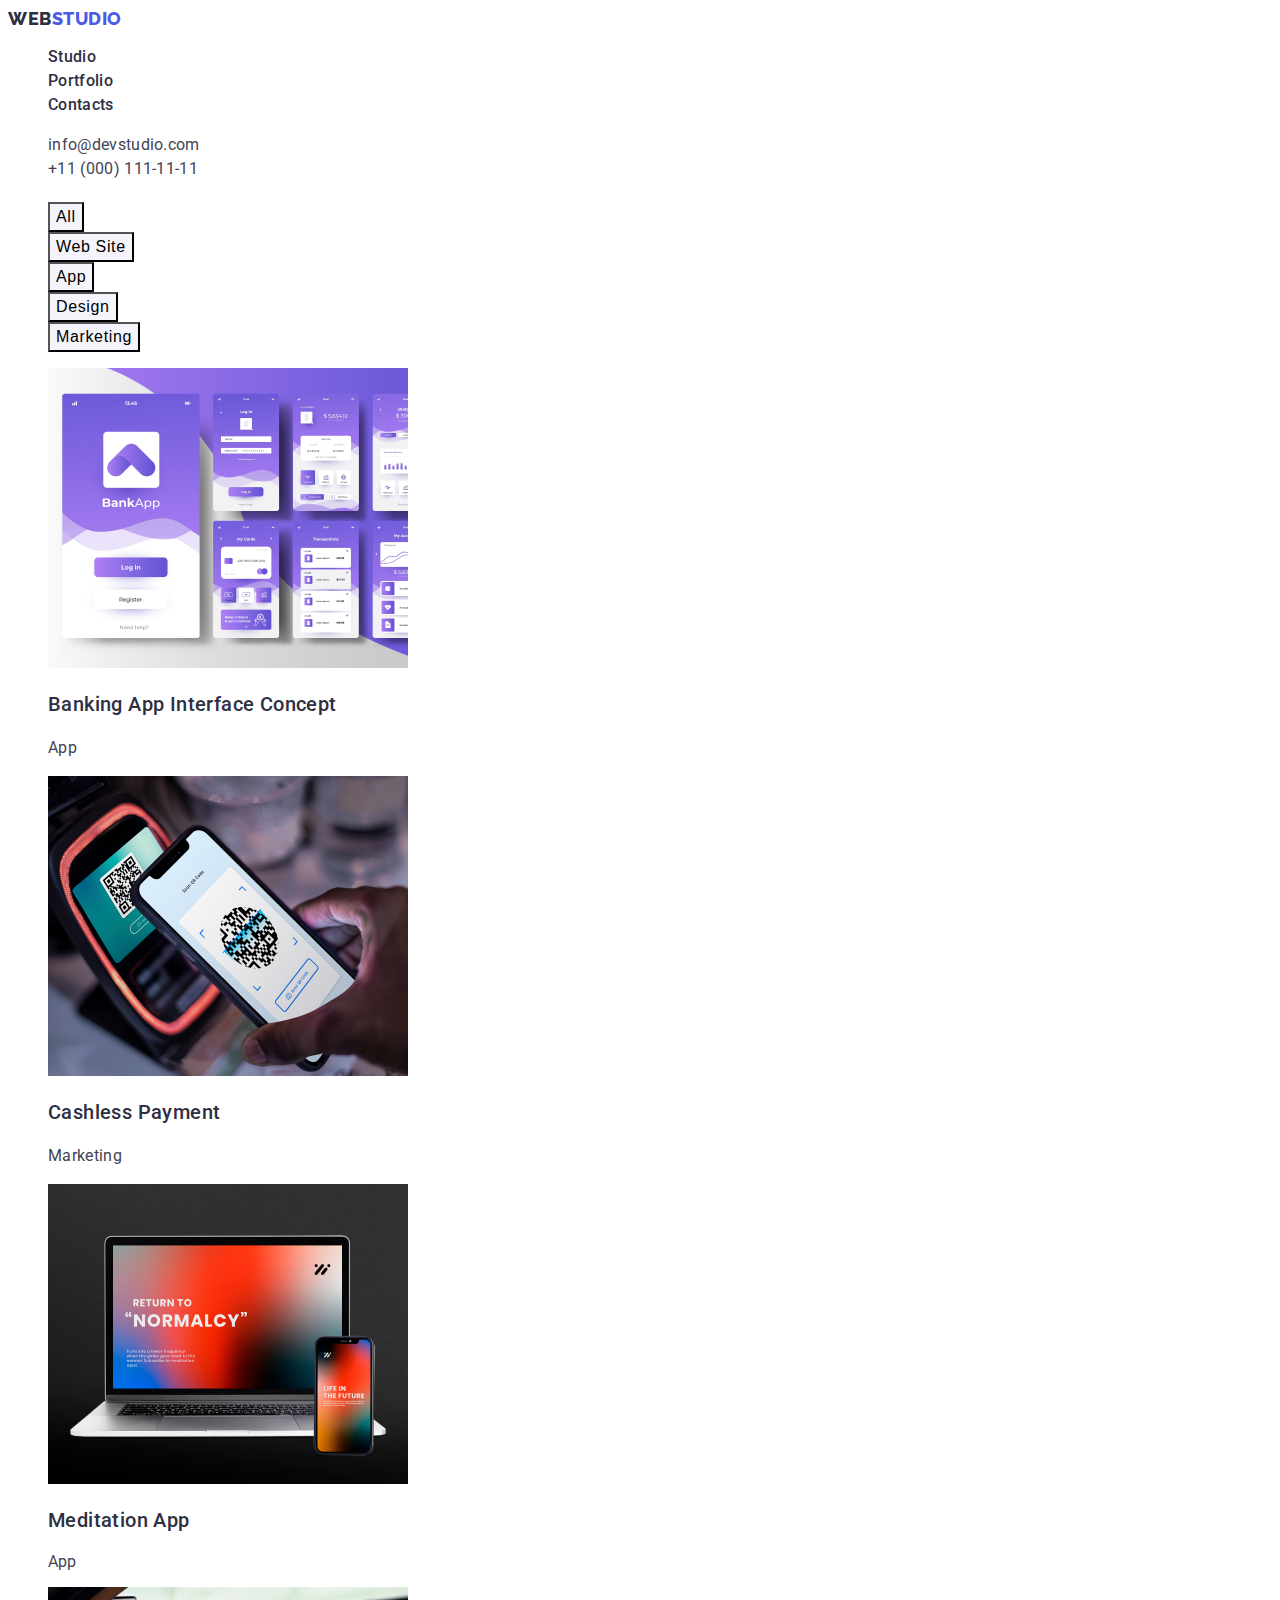
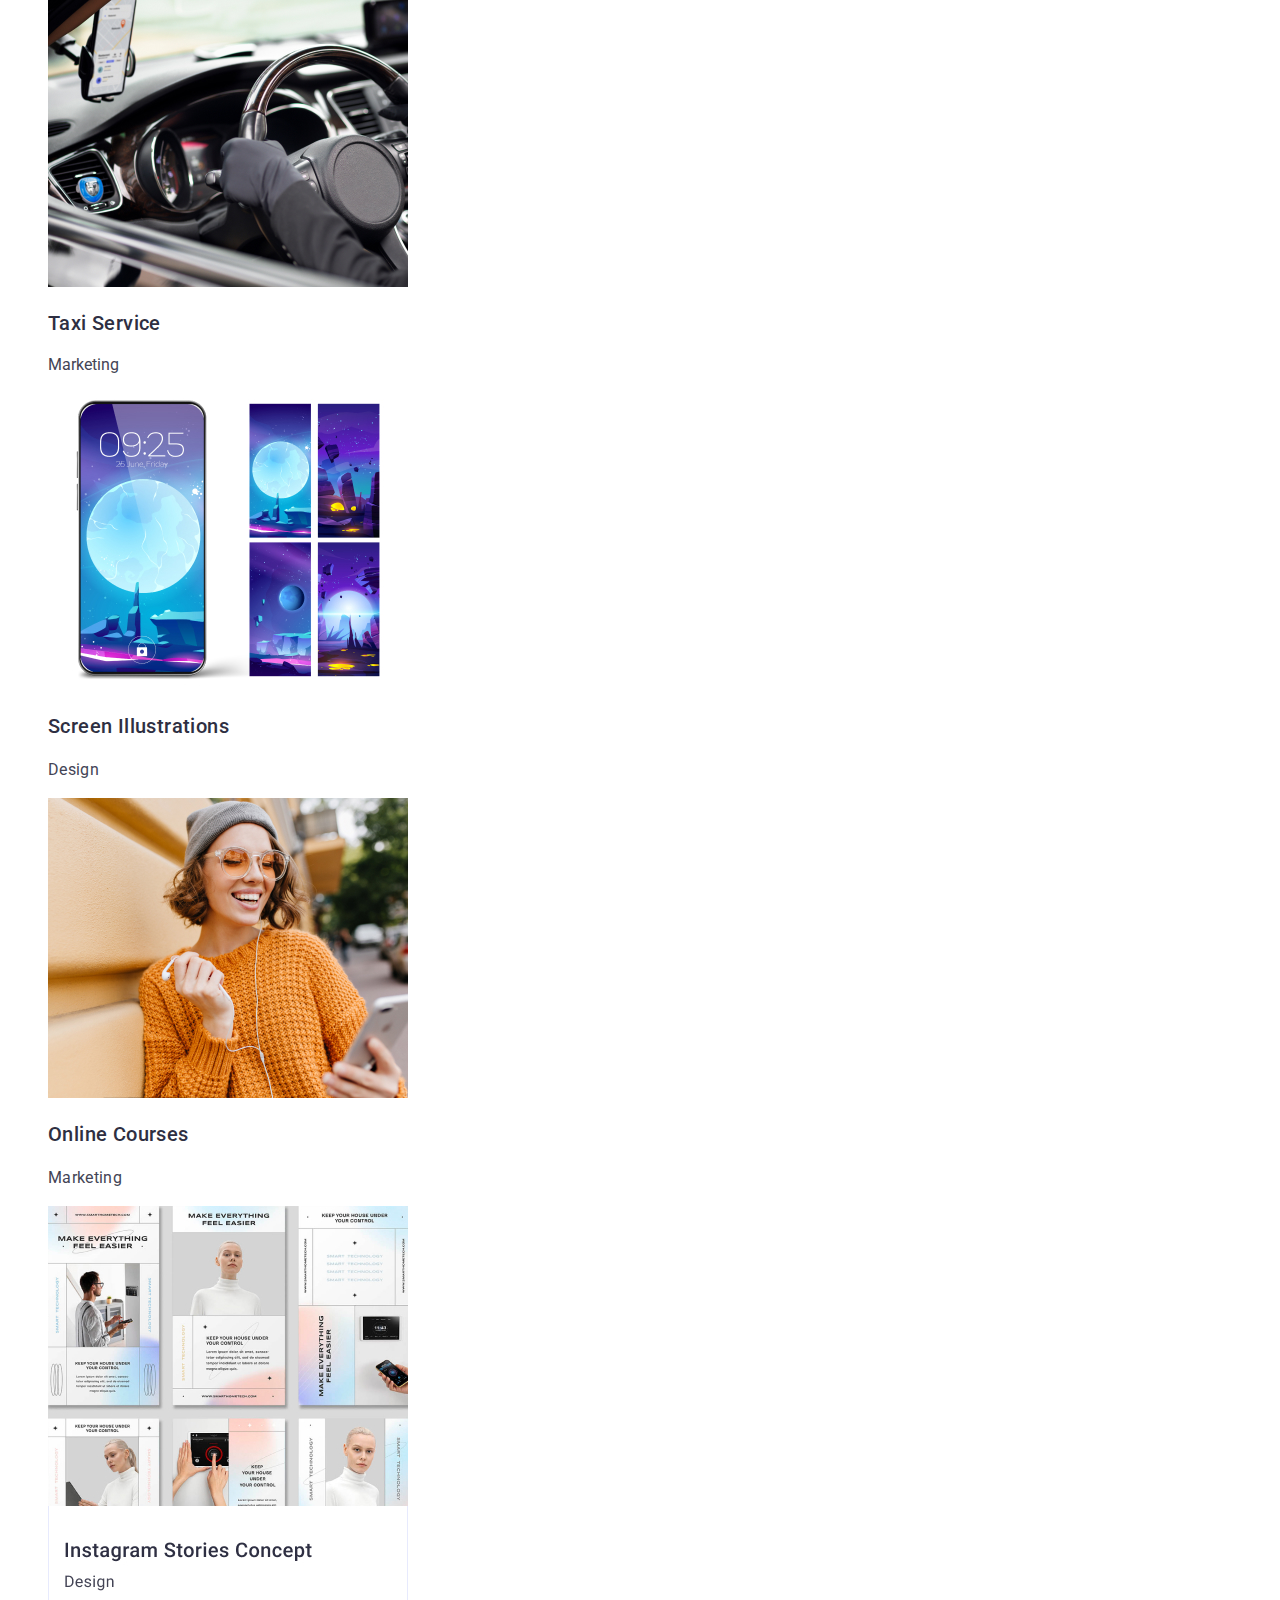
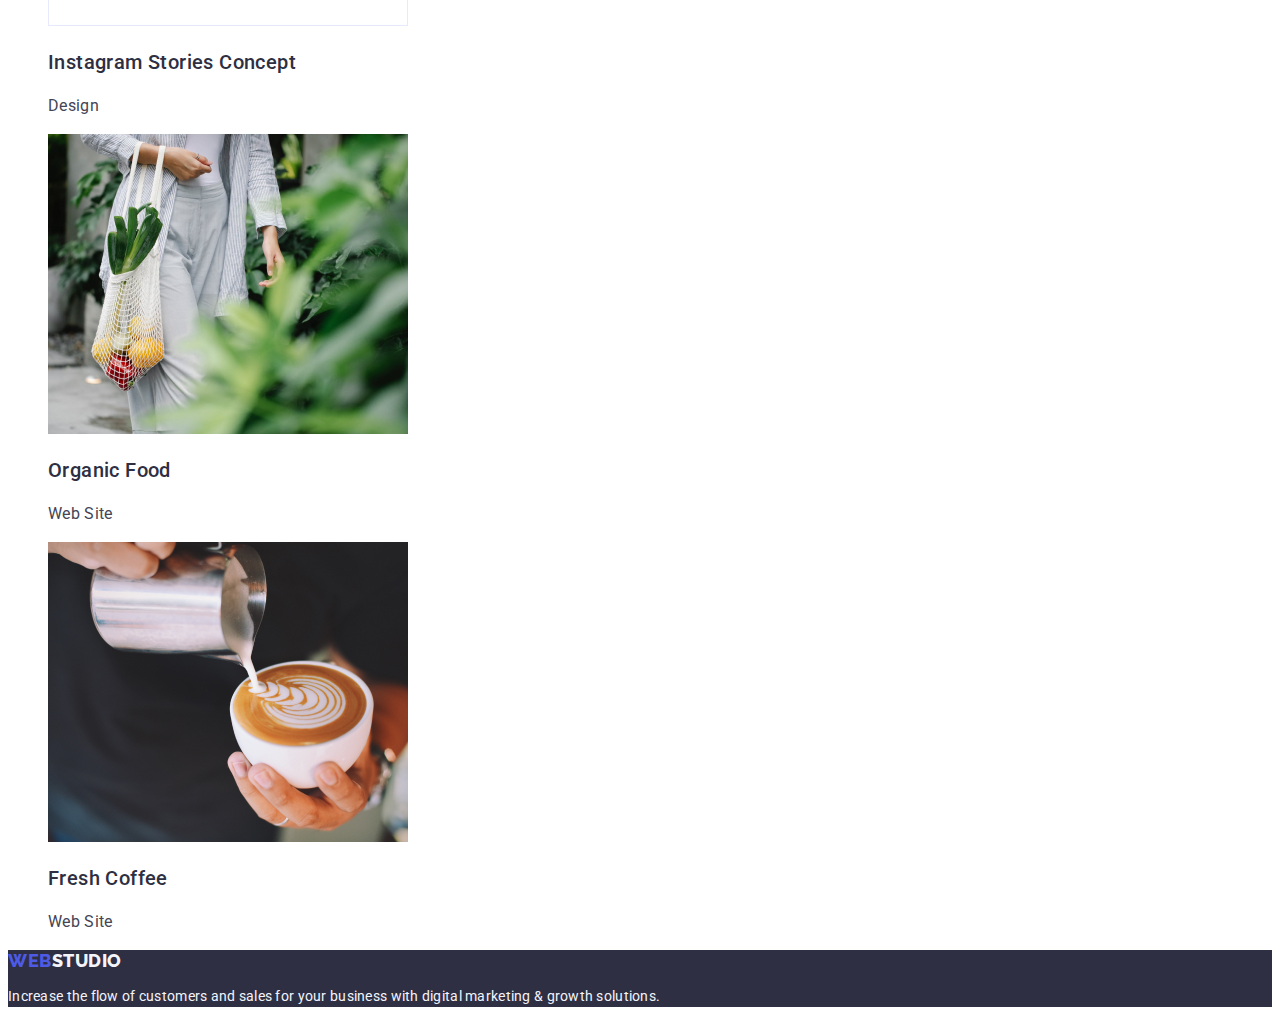
==== portfolio.html @ f9bc9bee "Initial commit" ====
<!DOCTYPE html>
<html lang="en">
  <head>
    <meta charset="UTF-8" />
    <meta http-equiv="X-UA-Compatible" content="IE=edge" />
    <meta name="viewport" content="width=device-width, initial-scale=1.0" />
    <title>Portfolio</title>
    <link
      href="https://fonts.googleapis.com/css2?family=Raleway:wght@800&family=Roboto:ital,wght@0,500;0,900;1,400;1,700&display=swap"
      rel="stylesheet"
    />
    <link rel="stylesheet" href="./css/styles.css" />
  </head>
  <body>
    <header>
      <nav>
        <a href="./index.html" class="logo-header link"
          ><span class="logo-header-blue-black list">Web</span>Studio</a
        >
        <ul class="list">
          <li><a href="index.html" class="link-nav link">Studio</a></li>
          <li>
            <a href="./portfolio.html" class="link-nav link">Portfolio</a>
          </li>
          <li><a href="" class="link-nav link">Contacts</a></li>
        </ul>
        <address class="contacts list">
          <ul class="list">
            <li>
              <a
                href="mailto:info@devstudio.com"
                class="contact-link-header link"
                >info@devstudio.com</a
              >
            </li>
            <li>
              <a href="tel:+110001111111" class="contact-link-header link"
                >+11 (000) 111-11-11</a
              >
            </li>
          </ul>
        </address>
      </nav>
    </header>
    <main>
      <section class="section-navigation">
        <h1></h1>
        <ul class="button-list">
          <li>
            <button type="button" class="button-navigation">All</button>
          </li>
          <li>
            <button type="button" class="button-navigation">Web Site</button>
          </li>
          <li>
            <button type="button" class="button-navigation">App</button>
          </li>
          <li>
            <button type="button" class="button-navigation">Design</button>
          </li>
          <li>
            <button type="button" class="button-navigation">Marketing</button>
          </li>
        </ul>
      </section>
      <section>
        <ul class="list">
          <li>
            <img src="./images/img.jpg" alt="" />
            <h3 class="portfolio-header">Banking App Interface Concept</h3>
            <p class="portfolio-text">App</p>
          </li>
          <li>
            <img src="./images/img (1).jpg" alt="" />
            <h3 class="portfolio-header">Cashless Payment</h3>
            <p class="portfolio-text">Marketing</p>
          </li>
          <li>
            <img src="./images/img (2).jpg" alt="" />
            <h3 class="portfolio-header">Meditation App</h3>
            <p>App</p>
          </li>
          <li>
            <img src="./images/img (3).jpg" alt="" />
            <h3 class="portfolio-header">Taxi Service</h3>
            <p>Marketing</p>
          </li>
          <li>
            <img src="./images/img (4).jpg" alt="" />
            <h3 class="portfolio-header">Screen Illustrations</h3>
            <p class="portfolio-text">Design</p>
          </li>
          <li>
            <img src="./images/img (5).jpg" alt="" />
            <h3 class="portfolio-header">Online Courses</h3>
            <p class="portfolio-text">Marketing</p>
          </li>
          <li>
            <img src="./images/img 6.jpg" alt="" />
            <h3 class="portfolio-header">Instagram Stories Concept</h3>
            <p class="portfolio-text">Design</p>
          </li>
          <li>
            <img src="./images/img (7).jpg" alt="" />
            <h3 class="portfolio-header">Organic Food</h3>
            <p class="portfolio-text">Web Site</p>
          </li>
          <li>
            <img src="./images/img (8).jpg" alt="" />
            <h3 class="portfolio-header">Fresh Coffee</h3>
            <p class="portfolio-text">Web Site</p>
          </li>
        </ul>
      </section>
    </main>
    <footer class="footer-background">
      <a class="logo-footer link" href="./index.html"
        >Web<span class="logo-footer-studio">Studio</span></a
      >
      <p class="footer-title">
        Increase the flow of customers and sales for your business with digital
        marketing & growth solutions.
      </p>
    </footer>
  </body>
</html>
---- css/styles.css ----
:root
body {
    font-family: 'Roboto', sans-serif;
    color: #434455;
    background-color:#FFFFFF
}

.logo-header {
font-family: 'Raleway',
 sans-serif;
    font-style: normal;
    font-weight: 800;
    font-size: 18px;
    line-height: 1.17;

    letter-spacing: 0.03em;
    text-transform: uppercase;
    color: #4D5AE5;
} 
.logo-header-blue-black {
    font-family: 'Raleway';
        font-style: normal;
        font-weight: 800;
        font-size: 18px;
        line-height: 21px;
     

        letter-spacing: 0.03em;
        text-transform: uppercase;
        color: #2E2F42;
}
.link {
    text-decoration: none;
}
.list {
    list-style: none;
}
.link-nav:is(:hover,:focus) {
    color: #404bbf;
}
.link-nav {
    font-family: 'Roboto';
font-style: normal;
font-weight: 500;
font-size: 16px;
line-height: 1.5;
letter-spacing: 0.02em;
color: #2E2F42;
}

.contacts {  
font-style: normal;
font-weight: 400;
font-size: 16px;
line-height: 24px;
letter-spacing: 0.02em;
color: #434455;
}
.contact-link-header {
list-style: none;
font-weight: 400;
font-size: 16px;
line-height: 1.5;
letter-spacing: 0.02em;
color: #434455;
}
.link:is(:hover, :focus){
    color: #404bbf;}

    .section-banner {
        background-color:#2e2f42
    }
    .section-banner-title {
        font-weight: 700;
        font-size: 56px;
        line-height: 1.07;
        text-align: center;
        letter-spacing: 0.02em;
        
        color: #FFFFFF;
    }
    .button-banner {cursor: pointer;
        font-family: "Roboto", sans-serif;
        font-weight: 500;
        font-size: 16px;
        line-height: 1.5;
        letter-spacing: 0.04em;
        color: #FFFFFF;

        background-color: #4D5AE5;
        }
.company-title {
    font-weight: 500;
    font-size: 20px;
    line-height: 1.2;
    letter-spacing: 0.02em;
    
        color: #2E2F42;
}
.company-title-text {
    font-weight: 400;
    font-size: 16px;
    line-height: 1.5;
    letter-spacing: 0.02em;
    color: #434455;
}
.section-works-title {font-weight: 700;
    font-size: 36px;
    line-height: 1.11;
   
    text-align: center;
    letter-spacing: 0.02em;
    text-transform: capitalize;

    color: #2E2F42;
}
.section-title{
    font-weight: 700;
    font-size: 36px;
    line-height: 1.11;
    
    text-align: center;
     letter-spacing: 0.02em;
     text-transform: capitalize;
    
    
    color: #2E2F42;
}
.section-team {
    background-color: #F4F4FD
}
.section-team-title {
    font-weight: 500;
        font-size: 20px;
        line-height: 1.2;
        letter-spacing: 0.02em;
    
        color: #2E2F42;
}
      .section-team-text {
        font-weight: 400;
            font-size: 16px;
            line-height: 1.5;
            letter-spacing: 0.02em;
        
            color: #434455;
      }
       
.logo-footer {
    font-family: 'Raleway',
        sans-serif;
    font-weight: 800;
    font-size: 18px;
    line-height: 1.17;

    letter-spacing: 0.03em;
    text-transform: uppercase;
    color: #4D5AE5;
}
.logo-footer-studio {
    font-family: 'Raleway';
        font-weight: 800;
        font-size: 18px;
        line-height: 1.17;
        align-items: center;
        letter-spacing: 0.03em;
        text-transform: uppercase;
        color: #F4F4FD;
}
.footer-title {
    font-weight: 400;
    font-size: 14px;
    line-height: 1.5;
    letter-spacing: 0.02em;
    color: #F4F4FD;
}
.footer-background {
    background-color:#2e2f42
}
/*--------------- Portfolio ---------------*/

.button-list {
    list-style: none;
}
.button-navigation {
    cursor: pointer;
    background-color: #f5f4fa;
    
    font-weight: 500;
    font-size: 16px;
    line-height: 1.5;
    letter-spacing: 0.04em;
}
.button-navigation:hover,
.button-navigation:focus {
    background-color: #404BBF;
    color: #ffffff;
}
/*--------------- Foto ---------------*/
.portfolio-header {
        font-weight: 500;
        font-size: 20px;
        line-height: 1.2;
    
        letter-spacing: 0.02em;
        color: #2E2F42;
}
.portfolio-text {
    font-size: 16px;
        line-height: 1.5;
        letter-spacing: 0.02em;
        color: #434455;
}
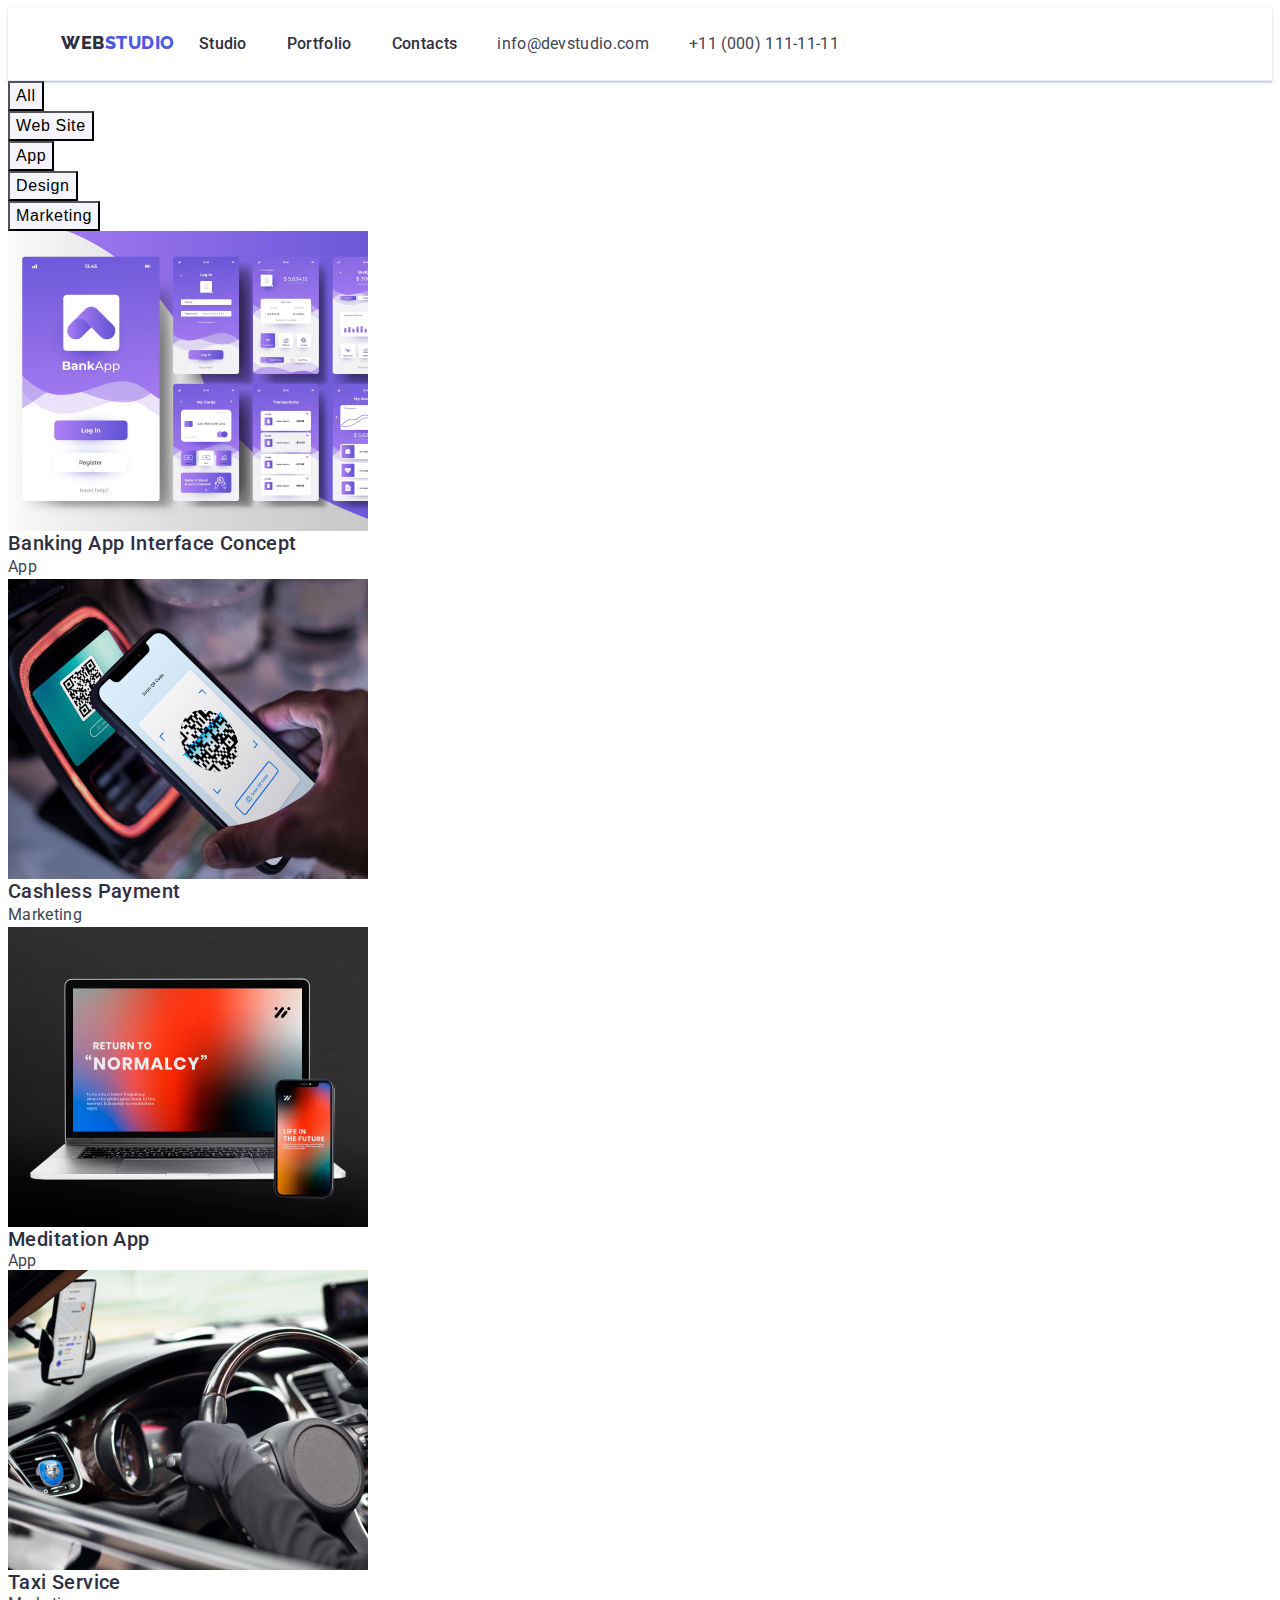
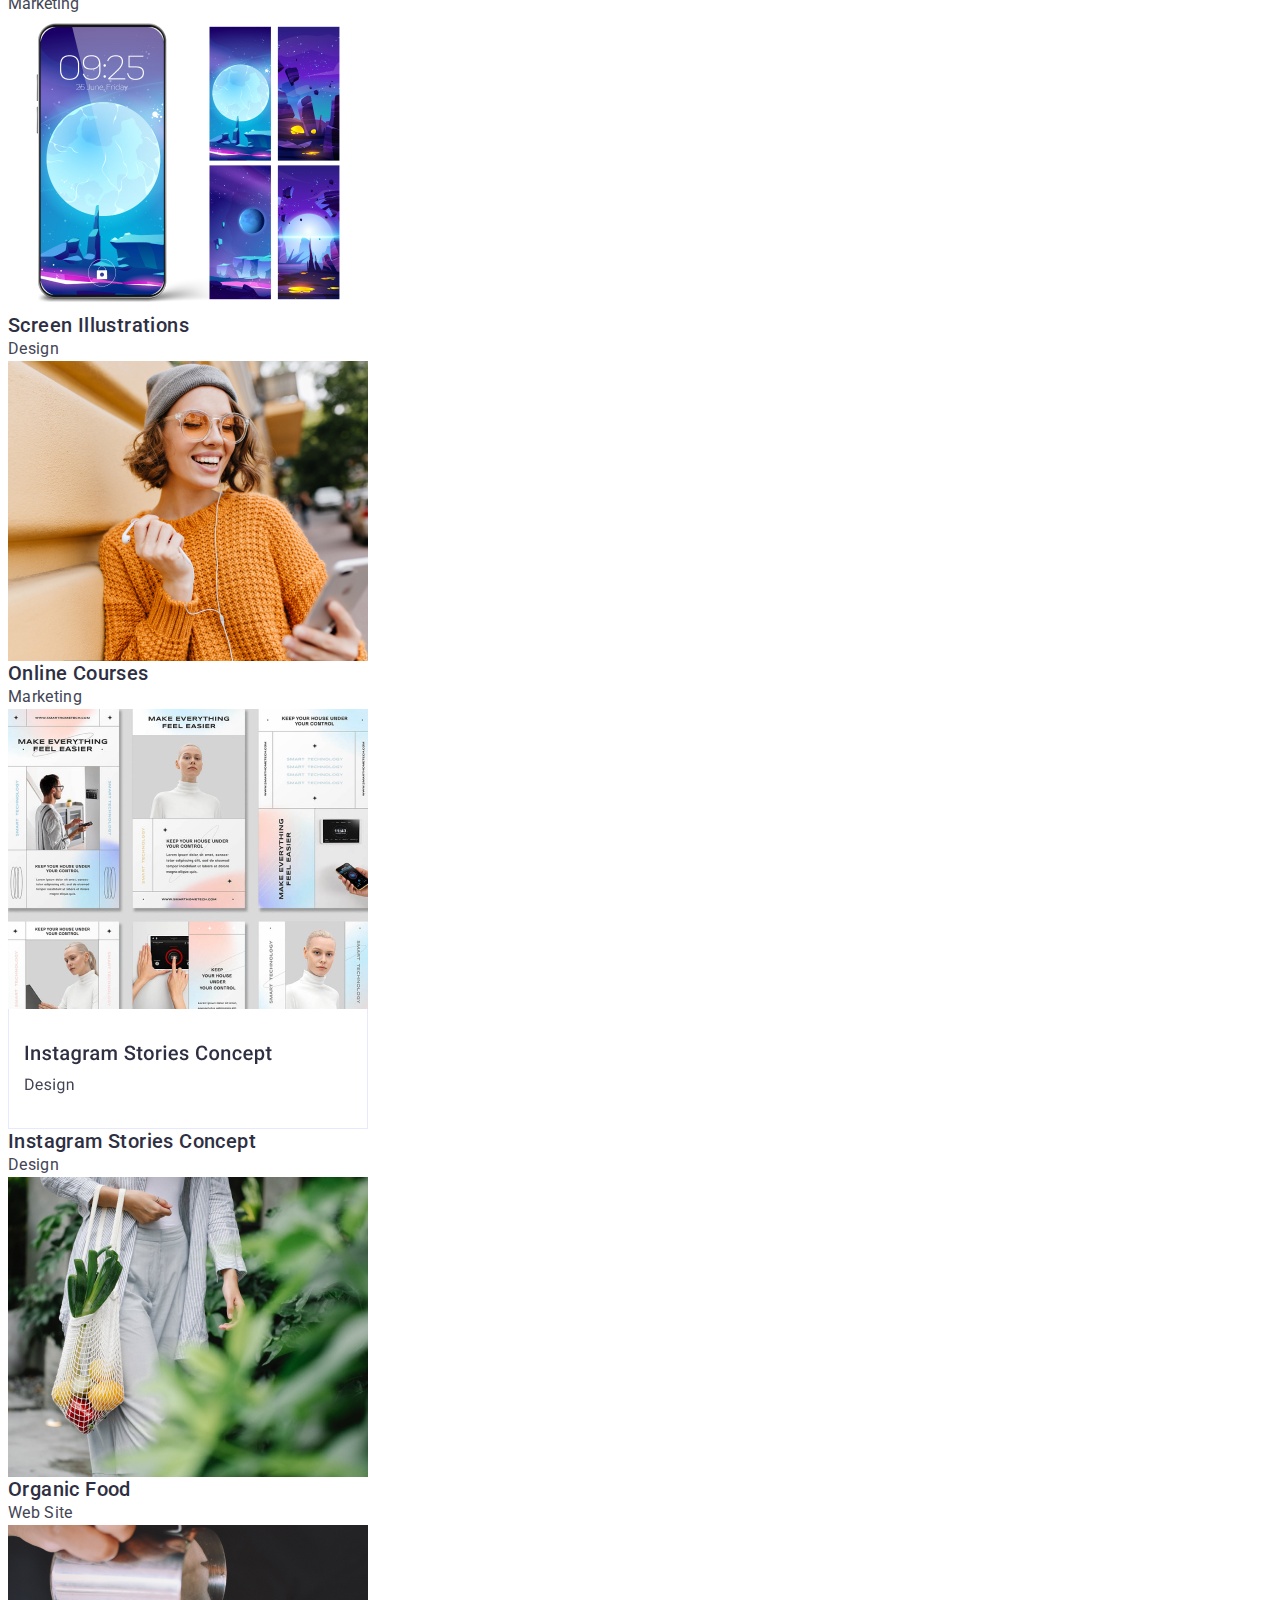
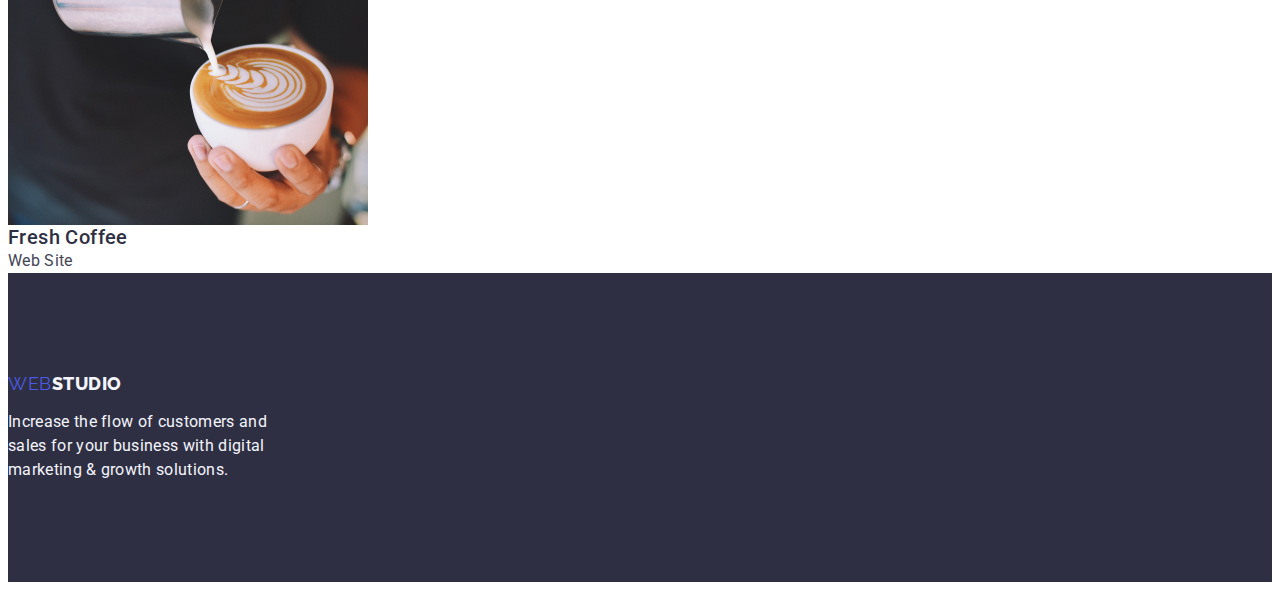
==== commit a893543f: "start 3" ====
--- a/portfolio.html
+++ b/portfolio.html
@@ -12,20 +12,22 @@
     <link rel="stylesheet" href="./css/styles.css" />
   </head>
   <body>
-    <header>
-      <nav>
+    <header class="header-portfolio">
+      <div class="container page-header-conteiner">
+      <nav class="page-nav">
         <a href="./index.html" class="logo-header link"
           ><span class="logo-header-blue-black list">Web</span>Studio</a
         >
-        <ul class="list">
-          <li><a href="index.html" class="link-nav link">Studio</a></li>
+        <ul class="menu-header list">
+          <li>
+            <a href="index.html" class="link-nav link">Studio</a></li>
           <li>
             <a href="./portfolio.html" class="link-nav link">Portfolio</a>
           </li>
           <li><a href="" class="link-nav link">Contacts</a></li>
         </ul>
-        <address class="contacts list">
-          <ul class="list">
+        <address>
+          <ul class="contacts list">
             <li>
               <a
                 href="mailto:info@devstudio.com"
@@ -40,6 +42,7 @@
             </li>
           </ul>
         </address>
+        </div>
       </nav>
     </header>
     <main>
--- a/css/styles.css
+++ b/css/styles.css
@@ -4,7 +4,57 @@
     color: #434455;
     background-color:#FFFFFF
 }
-
+h1,h2,h3,h4,p {
+    margin-top: 0;
+    margin-bottom: 0;
+}
+ul,ol {
+    margin-top: 0;
+    margin-bottom: 0;
+    padding-left: 0;
+}
+ img{
+    display: block;
+ }
+ button{
+    cursor: pointer;
+ }
+ .container{
+    width: 1158px;
+    padding-left: 15px;
+    padding-right: 15px;
+    margin:0 auto;
+ }
+/*--------------- Header ---------------*/
+
+.page-header-conteiner {
+    display: flex;
+    align-items: center;
+ }
+ .page-header{
+    padding-top: 24px;
+    padding-bottom: 24px;
+ }
+ .header-list{
+ }
+ .page-nav{
+    display: flex;
+ }
+ .menu,
+ .contacts{
+    display: flex;
+    
+ }
+
+ .logo-header{
+     margin-right: auto;
+ }
+.link-nav:not(last-child){
+    margin-right: 40px;
+}
+.contacts {
+    margin-left: auto;
+}
 .logo-header {
 font-family: 'Raleway',
  sans-serif;
@@ -55,6 +105,8 @@
 line-height: 24px;
 letter-spacing: 0.02em;
 color: #434455;
+display: flex;
+margin-right auto, 0;
 }
 .contact-link-header {
 list-style: none;
@@ -63,21 +115,23 @@
 line-height: 1.5;
 letter-spacing: 0.02em;
 color: #434455;
+margin-right: 40px;
+
 }
 .link:is(:hover, :focus){
     color: #404bbf;}
-
-    .section-banner {
-        background-color:#2e2f42
-    }
-    .section-banner-title {
+/*--------------- Header ---------------*/
+/*--------------- Hero ---------------*/
+
+    .section-hero-title {
         font-weight: 700;
         font-size: 56px;
         line-height: 1.07;
+        letter-spacing: 0.02em;
+        color: #FFFFFF;
         text-align: center;
-        letter-spacing: 0.02em;
-        
-        color: #FFFFFF;
+        margin: 0 auto;
+
     }
     .button-banner {cursor: pointer;
         font-family: "Roboto", sans-serif;
@@ -86,16 +140,38 @@
         line-height: 1.5;
         letter-spacing: 0.04em;
         color: #FFFFFF;
-
         background-color: #4D5AE5;
-        }
+        box-shadow: 0px 4px 4px rgba(0, 0, 0, 0.15);
+        border-radius: 4px;
+        margin: 0 auto;
+        display: block;
+        margin-top: 48px;
+        padding: 16px 32px;
+        border: none;
+    }
+    /*--------------- Hero ---------------*/
+    /*--------------- Work ---------------*/
+.section-company{
+display: flex;
+padding-top: 120px;
+padding-bottom: 120px;
+align-items: center;
+
+}
+.work-company{
+    display: flex;
+    margin-right: 24px;
+    gap: 24px;
+
+}
 .company-title {
     font-weight: 500;
     font-size: 20px;
     line-height: 1.2;
     letter-spacing: 0.02em;
-    
-        color: #2E2F42;
+    color: #2E2F42;
+    padding-bottom: 8px;
+
 }
 .company-title-text {
     font-weight: 400;
@@ -104,57 +180,73 @@
     letter-spacing: 0.02em;
     color: #434455;
 }
+.section-works{
+padding-bottom: 120px;
+}
+.works{
+    display: flex;
+    gap: 24px;
+}
 .section-works-title {font-weight: 700;
     font-size: 36px;
     line-height: 1.11;
-   
     text-align: center;
     letter-spacing: 0.02em;
     text-transform: capitalize;
-
     color: #2E2F42;
+    margin-bottom: 72px;
 }
 .section-title{
     font-weight: 700;
     font-size: 36px;
     line-height: 1.11;
-    
     text-align: center;
-     letter-spacing: 0.02em;
-     text-transform: capitalize;
-    
-    
+    letter-spacing: 0.02em;
+    text-transform: capitalize;
+    margin-bottom: 72px;
     color: #2E2F42;
 }
-.section-team {
-    background-color: #F4F4FD
-}
+.section-team-four{
+    background-color: #F4F4FD;
+    padding-bottom: 120px;
+    padding-top: 120px;
+}
+.team-section{
+    display: flex;
+    gap: 24px;
+}
+
 .section-team-title {
-    font-weight: 500;
-        font-size: 20px;
-        line-height: 1.2;
-        letter-spacing: 0.02em;
-    
-        color: #2E2F42;
+        font-size: 16px;
+        line-height: 1.5;
+        letter-spacing: 0.02em;
+        text-align: center;
+        color: #2E2F42;   
+        margin-top: 32px;
+}
+.section-four-text-title{
+background-color: #FFFFFF;
+width: 264px;
+height: 380px;
+
 }
       .section-team-text {
-        font-weight: 400;
-            font-size: 16px;
-            line-height: 1.5;
-            letter-spacing: 0.02em;
-        
-            color: #434455;
+        font-size: 16px;
+        line-height: 1.5;
+        letter-spacing: 0.02em;
+        text-align: center;
+        color: #434455;
+        margin-top: 8px;
       }
        
 .logo-footer {
     font-family: 'Raleway',
-        sans-serif;
-    font-weight: 800;
+    sans-serif;
     font-size: 18px;
     line-height: 1.17;
-
     letter-spacing: 0.03em;
     text-transform: uppercase;
+    text-decoration: none;
     color: #4D5AE5;
 }
 .logo-footer-studio {
@@ -169,12 +261,16 @@
 }
 .footer-title {
     font-weight: 400;
-    font-size: 14px;
+    font-size: 16px;
     line-height: 1.5;
     letter-spacing: 0.02em;
     color: #F4F4FD;
+    margin-top: 16px;
+    width: 264px;
 }
 .footer-background {
+    padding-top: 100px;
+    padding-bottom: 100px;
     background-color:#2e2f42
 }
 /*--------------- Portfolio ---------------*/
@@ -196,6 +292,34 @@
     background-color: #404BBF;
     color: #ffffff;
 }
+/*--------------- HEADER ---------------*/
+.header-portfolio{
+    padding-top: 24px;
+    padding-bottom: 24px;
+    display: flex;
+   
+    border-bottom: 1px solid #E7E9FC;
+    box-shadow: 0px 2px 1px rgba(46, 47, 66, 0.08), 0px 1px 1px rgba(46, 47, 66, 0.16), 0px 1px 6px rgba(46, 47, 66, 0.08);
+}
+.header-menu{
+    display: flex;    
+}
+.menu{
+        font-weight: 500;
+        font-size: 16px;
+        line-height: 1.5;
+        letter-spacing: 0.02em;
+        color: #2E2F42;
+        text-decoration: none;
+        gap: 40px;
+        margin-left: 76px;
+}
+.menu-header{
+    display: flex;
+    margin-left: 24px;
+}
+
+/*--------------- HEADER ---------------*/
 /*--------------- Foto ---------------*/
 .portfolio-header {
         font-weight: 500;
@@ -210,4 +334,6 @@
         line-height: 1.5;
         letter-spacing: 0.02em;
         color: #434455;
-}+}
+.banner-box{background-color: #2f303a;
+padding:180px 0px;}
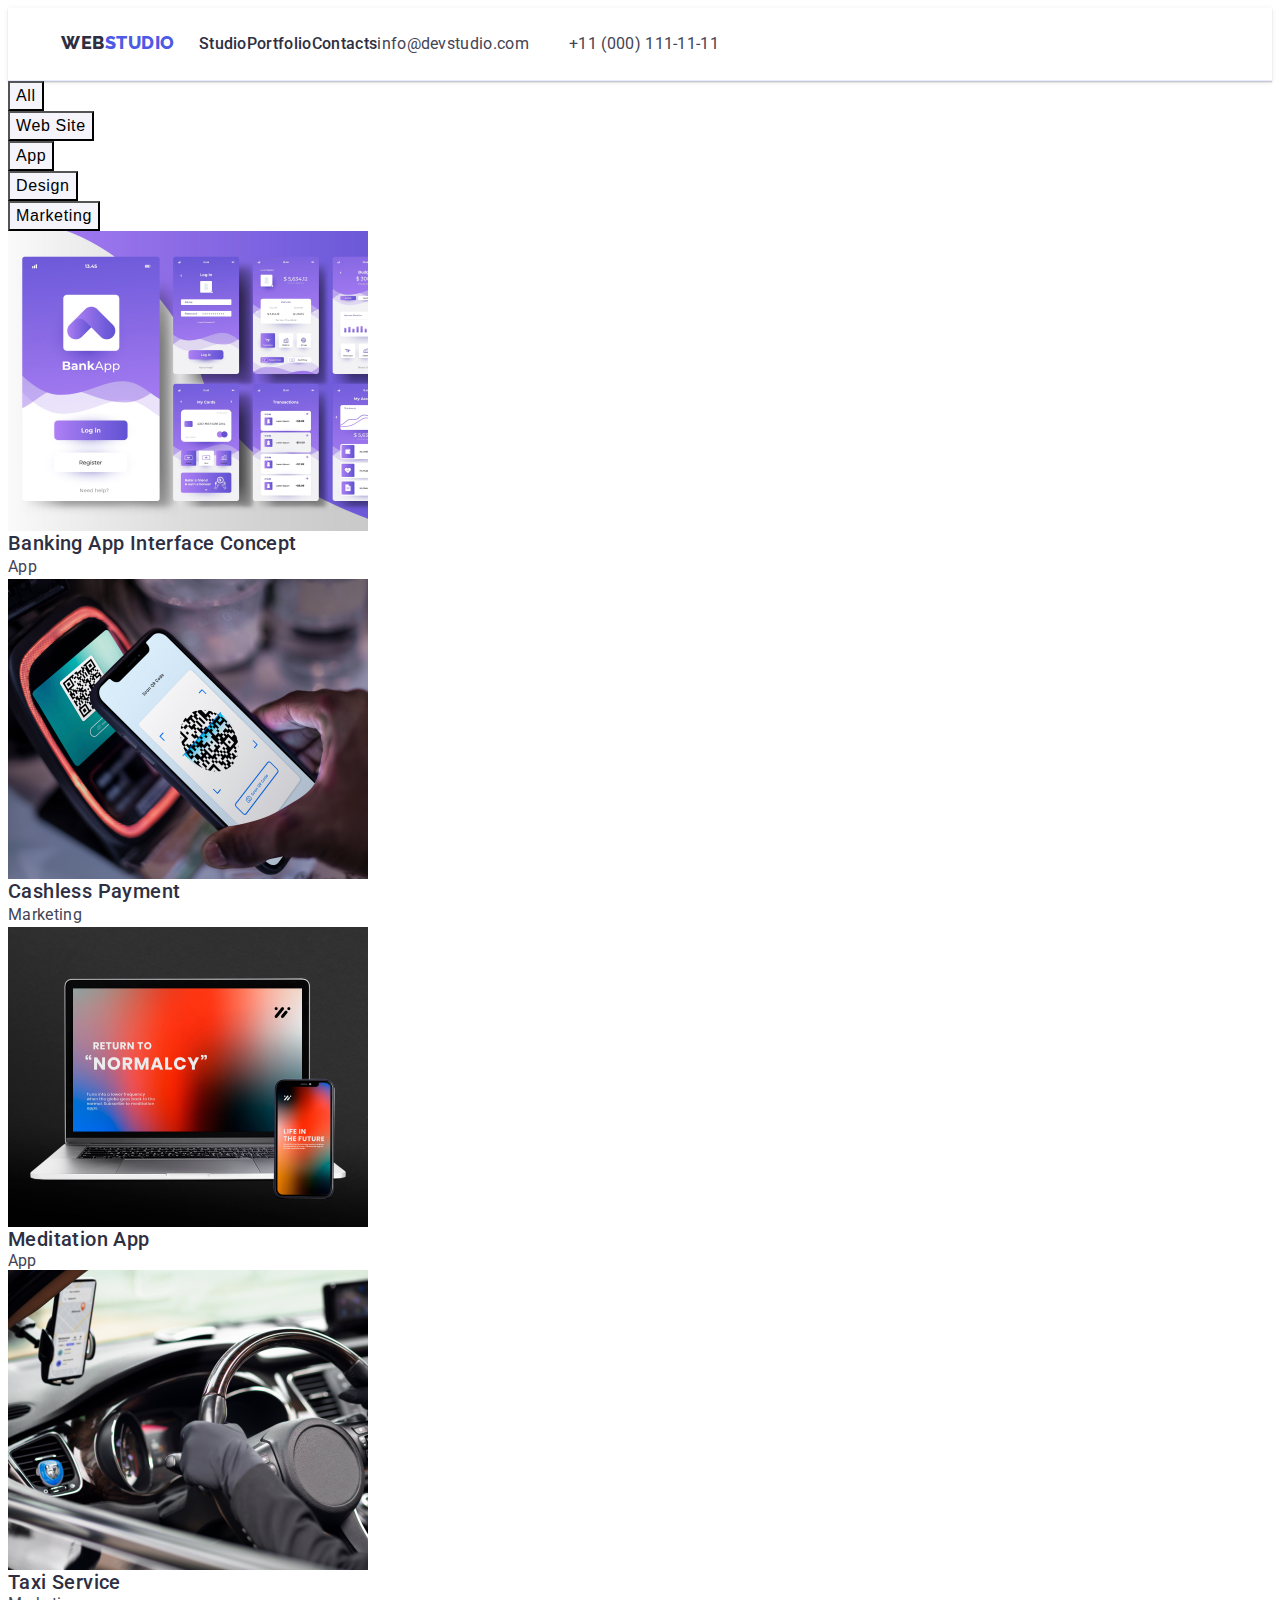
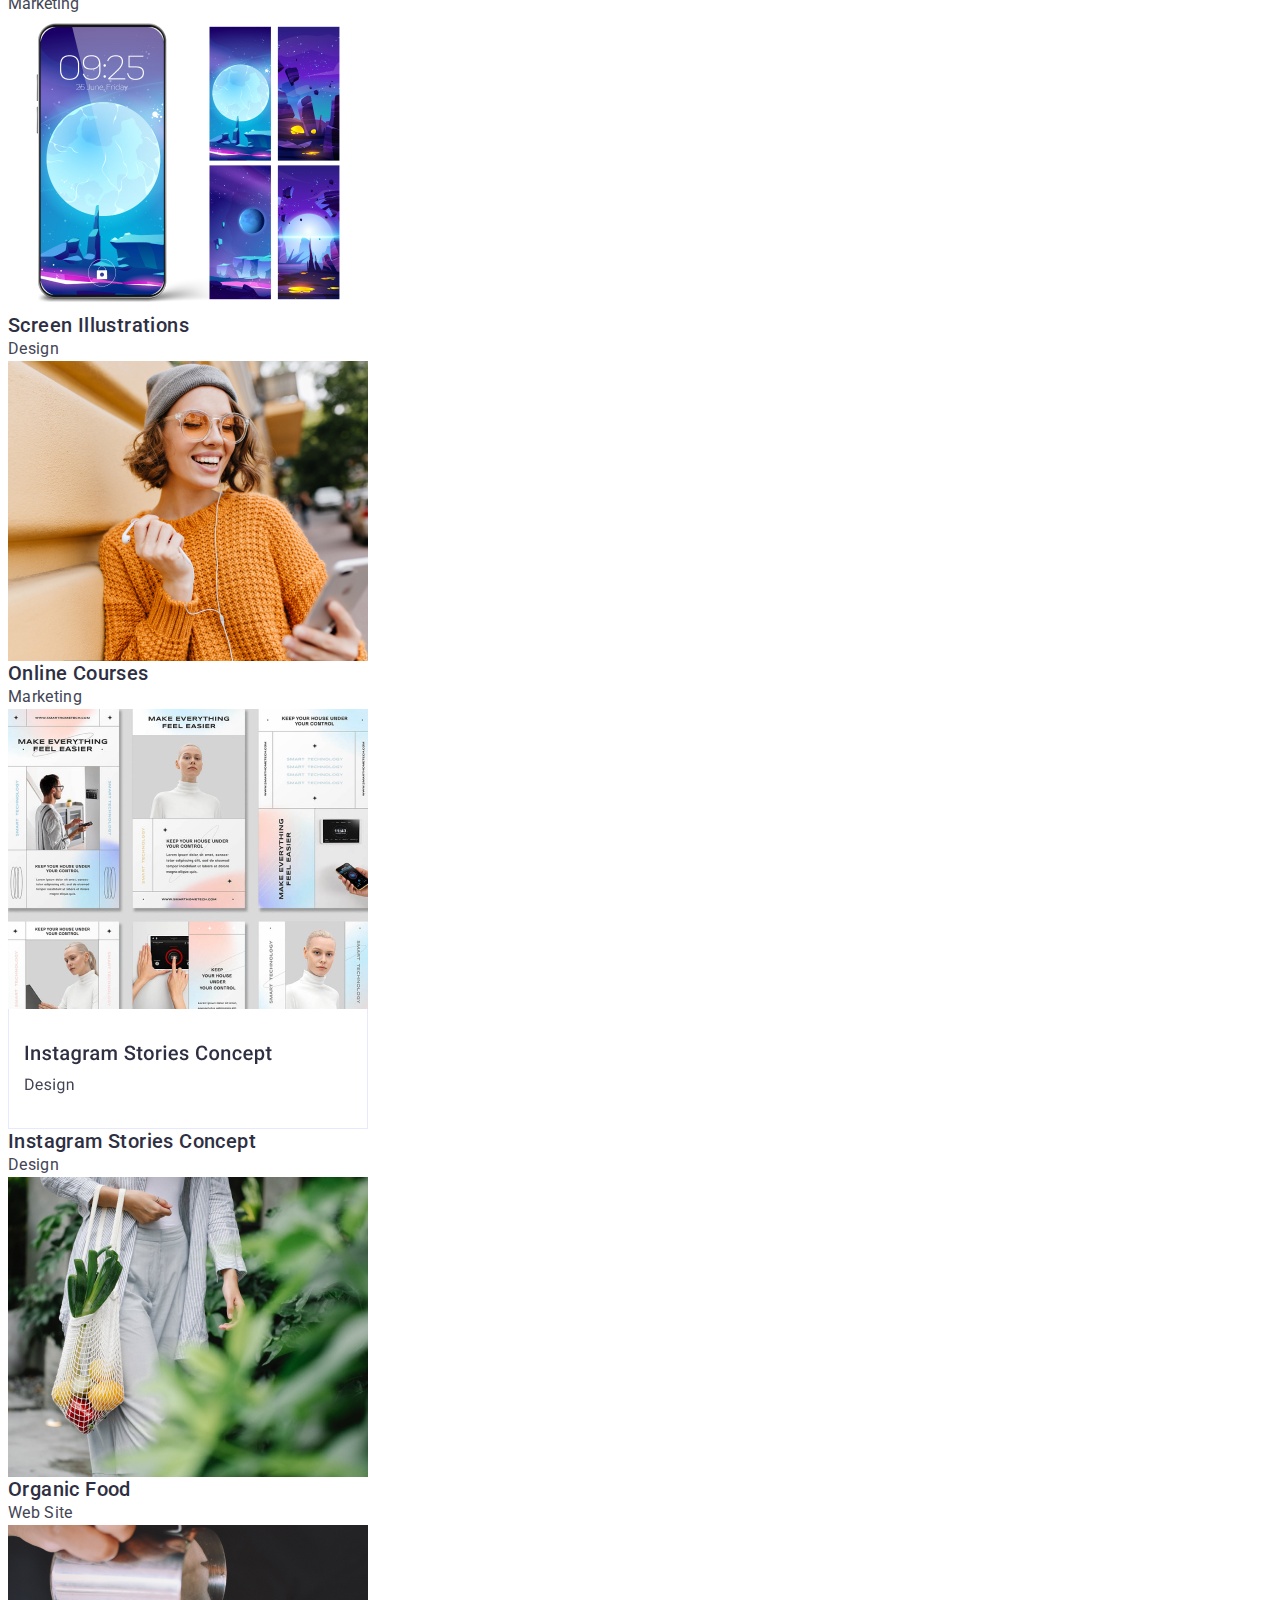
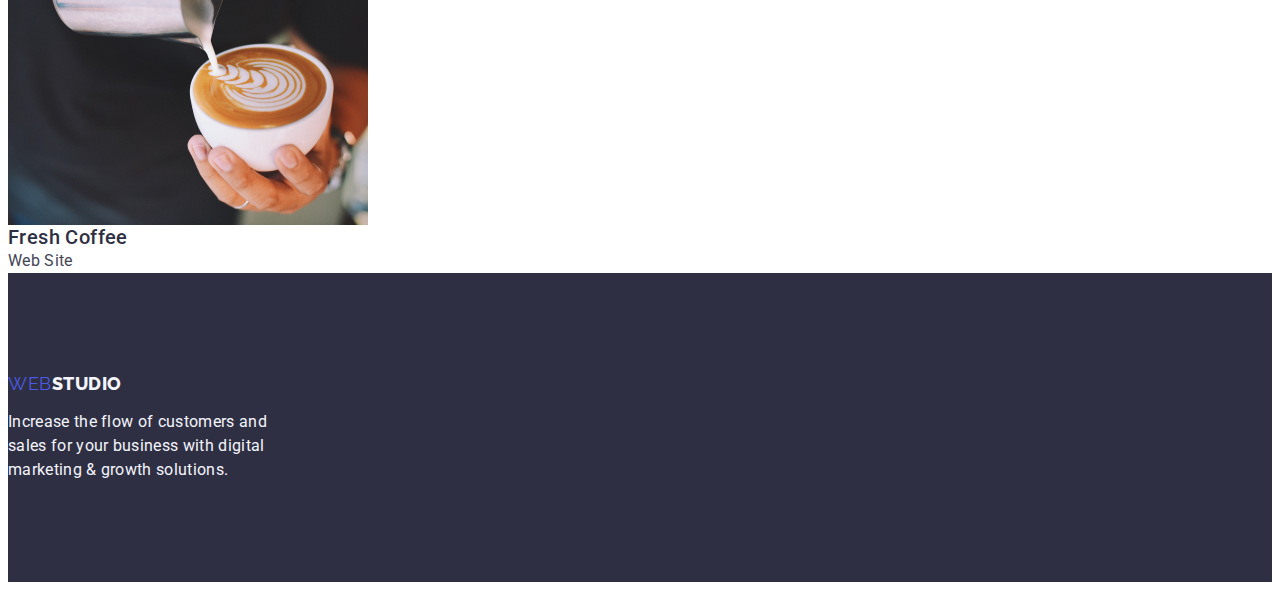
==== commit 11c4769f: "start 3" ====
--- a/portfolio.html
+++ b/portfolio.html
@@ -14,36 +14,37 @@
   <body>
     <header class="header-portfolio">
       <div class="container page-header-conteiner">
-      <nav class="page-nav">
-        <a href="./index.html" class="logo-header link"
-          ><span class="logo-header-blue-black list">Web</span>Studio</a
-        >
-        <ul class="menu-header list">
-          <li>
-            <a href="index.html" class="link-nav link">Studio</a></li>
-          <li>
-            <a href="./portfolio.html" class="link-nav link">Portfolio</a>
-          </li>
-          <li><a href="" class="link-nav link">Contacts</a></li>
-        </ul>
-        <address>
-          <ul class="contacts list">
+        <nav class="page-nav">
+          <a href="./index.html" class="logo-header link"
+            ><span class="logo-header-blue-black list">Web</span>Studio</a
+          >
+          <ul class="menu-header list">
             <li>
-              <a
-                href="mailto:info@devstudio.com"
-                class="contact-link-header link"
-                >info@devstudio.com</a
-              >
+              <a href="index.html" class="link-nav link">Studio</a>
             </li>
             <li>
-              <a href="tel:+110001111111" class="contact-link-header link"
-                >+11 (000) 111-11-11</a
-              >
+              <a href="./portfolio.html" class="link-nav link">Portfolio</a>
             </li>
+            <li><a href="" class="link-nav link">Contacts</a></li>
           </ul>
-        </address>
-        </div>
-      </nav>
+          <address>
+            <ul class="contacts list">
+              <li>
+                <a
+                  href="mailto:info@devstudio.com"
+                  class="contact-link-header link"
+                  >info@devstudio.com</a
+                >
+              </li>
+              <li>
+                <a href="tel:+110001111111" class="contact-link-header link"
+                  >+11 (000) 111-11-11</a
+                >
+              </li>
+            </ul>
+          </address>
+        </nav>
+      </div>
     </header>
     <main>
       <section class="section-navigation">
--- a/css/styles.css
+++ b/css/styles.css
@@ -23,13 +23,12 @@
     width: 1158px;
     padding-left: 15px;
     padding-right: 15px;
-    margin:0 auto;
+    margin: 0 auto;
  }
 /*--------------- Header ---------------*/
 
 .page-header-conteiner {
     display: flex;
-    align-items: center;
  }
  .page-header{
     padding-top: 24px;
@@ -39,22 +38,13 @@
  }
  .page-nav{
     display: flex;
+    margin-right: auto;
  }
  .menu,
  .contacts{
     display: flex;
     
  }
-
- .logo-header{
-     margin-right: auto;
- }
-.link-nav:not(last-child){
-    margin-right: 40px;
-}
-.contacts {
-    margin-left: auto;
-}
 .logo-header {
 font-family: 'Raleway',
  sans-serif;
@@ -62,22 +52,19 @@
     font-weight: 800;
     font-size: 18px;
     line-height: 1.17;
-
     letter-spacing: 0.03em;
     text-transform: uppercase;
     color: #4D5AE5;
 } 
 .logo-header-blue-black {
-    font-family: 'Raleway';
-        font-style: normal;
-        font-weight: 800;
-        font-size: 18px;
-        line-height: 21px;
-     
-
-        letter-spacing: 0.03em;
-        text-transform: uppercase;
-        color: #2E2F42;
+    font-family: 'Raleway'sans-serif;
+    font-weight: 800;
+    font-size: 18px;
+    line-height: 1.17;
+    letter-spacing: 0.03em;
+    text-transform: uppercase;
+    text-decoration: none;
+    color: #2E2F42;
 }
 .link {
     text-decoration: none;
@@ -89,7 +76,7 @@
     color: #404bbf;
 }
 .link-nav {
-    font-family: 'Roboto';
+font-family: 'Roboto';
 font-style: normal;
 font-weight: 500;
 font-size: 16px;
@@ -100,23 +87,17 @@
 
 .contacts {  
 font-style: normal;
-font-weight: 400;
-font-size: 16px;
-line-height: 24px;
-letter-spacing: 0.02em;
-color: #434455;
-display: flex;
-margin-right auto, 0;
-}
-.contact-link-header {
-list-style: none;
-font-weight: 400;
 font-size: 16px;
 line-height: 1.5;
 letter-spacing: 0.02em;
 color: #434455;
-margin-right: 40px;
-
+gap: 40px;
+}
+.contact-link-header {
+font-size: 16px;
+line-height: 1.5;
+letter-spacing: 0.02em;
+color: #434455;
 }
 .link:is(:hover, :focus){
     color: #404bbf;}
@@ -124,30 +105,36 @@
 /*--------------- Hero ---------------*/
 
     .section-hero-title {
-        font-weight: 700;
         font-size: 56px;
         line-height: 1.07;
         letter-spacing: 0.02em;
         color: #FFFFFF;
         text-align: center;
+        width: 496px;
         margin: 0 auto;
 
     }
+    .button-banner:is(:hover, :focus){
+    background-color: #404BBF;
+    }
+
     .button-banner {cursor: pointer;
         font-family: "Roboto", sans-serif;
-        font-weight: 500;
-        font-size: 16px;
-        line-height: 1.5;
-        letter-spacing: 0.04em;
-        color: #FFFFFF;
-        background-color: #4D5AE5;
-        box-shadow: 0px 4px 4px rgba(0, 0, 0, 0.15);
-        border-radius: 4px;
-        margin: 0 auto;
-        display: block;
-        margin-top: 48px;
-        padding: 16px 32px;
-        border: none;
+            font-weight: 500;
+            font-size: 16px;
+            line-height: 1.5;
+            letter-spacing: 0.04em;
+            color: #FFFFFF;
+            background-color: #4D5AE5;
+            cursor: pointer;
+            box-shadow: 0px 4px 4px rgba(0, 0, 0, 0.15);
+            text-transform: capitalize;
+            border-radius: 4px;
+            display: block;
+            margin: 0 auto;
+            border: none;
+            padding: 16px 32px;
+            margin-top: 48px;
     }
     /*--------------- Hero ---------------*/
     /*--------------- Work ---------------*/
@@ -304,6 +291,11 @@
 .header-menu{
     display: flex;    
 }
+.email-telefon{
+    display: flex;
+    margin-right: 0;
+
+}
 .menu{
         font-weight: 500;
         font-size: 16px;
@@ -336,4 +328,4 @@
         color: #434455;
 }
 .banner-box{background-color: #2f303a;
-padding:180px 0px;}
+padding:188px 0px;}
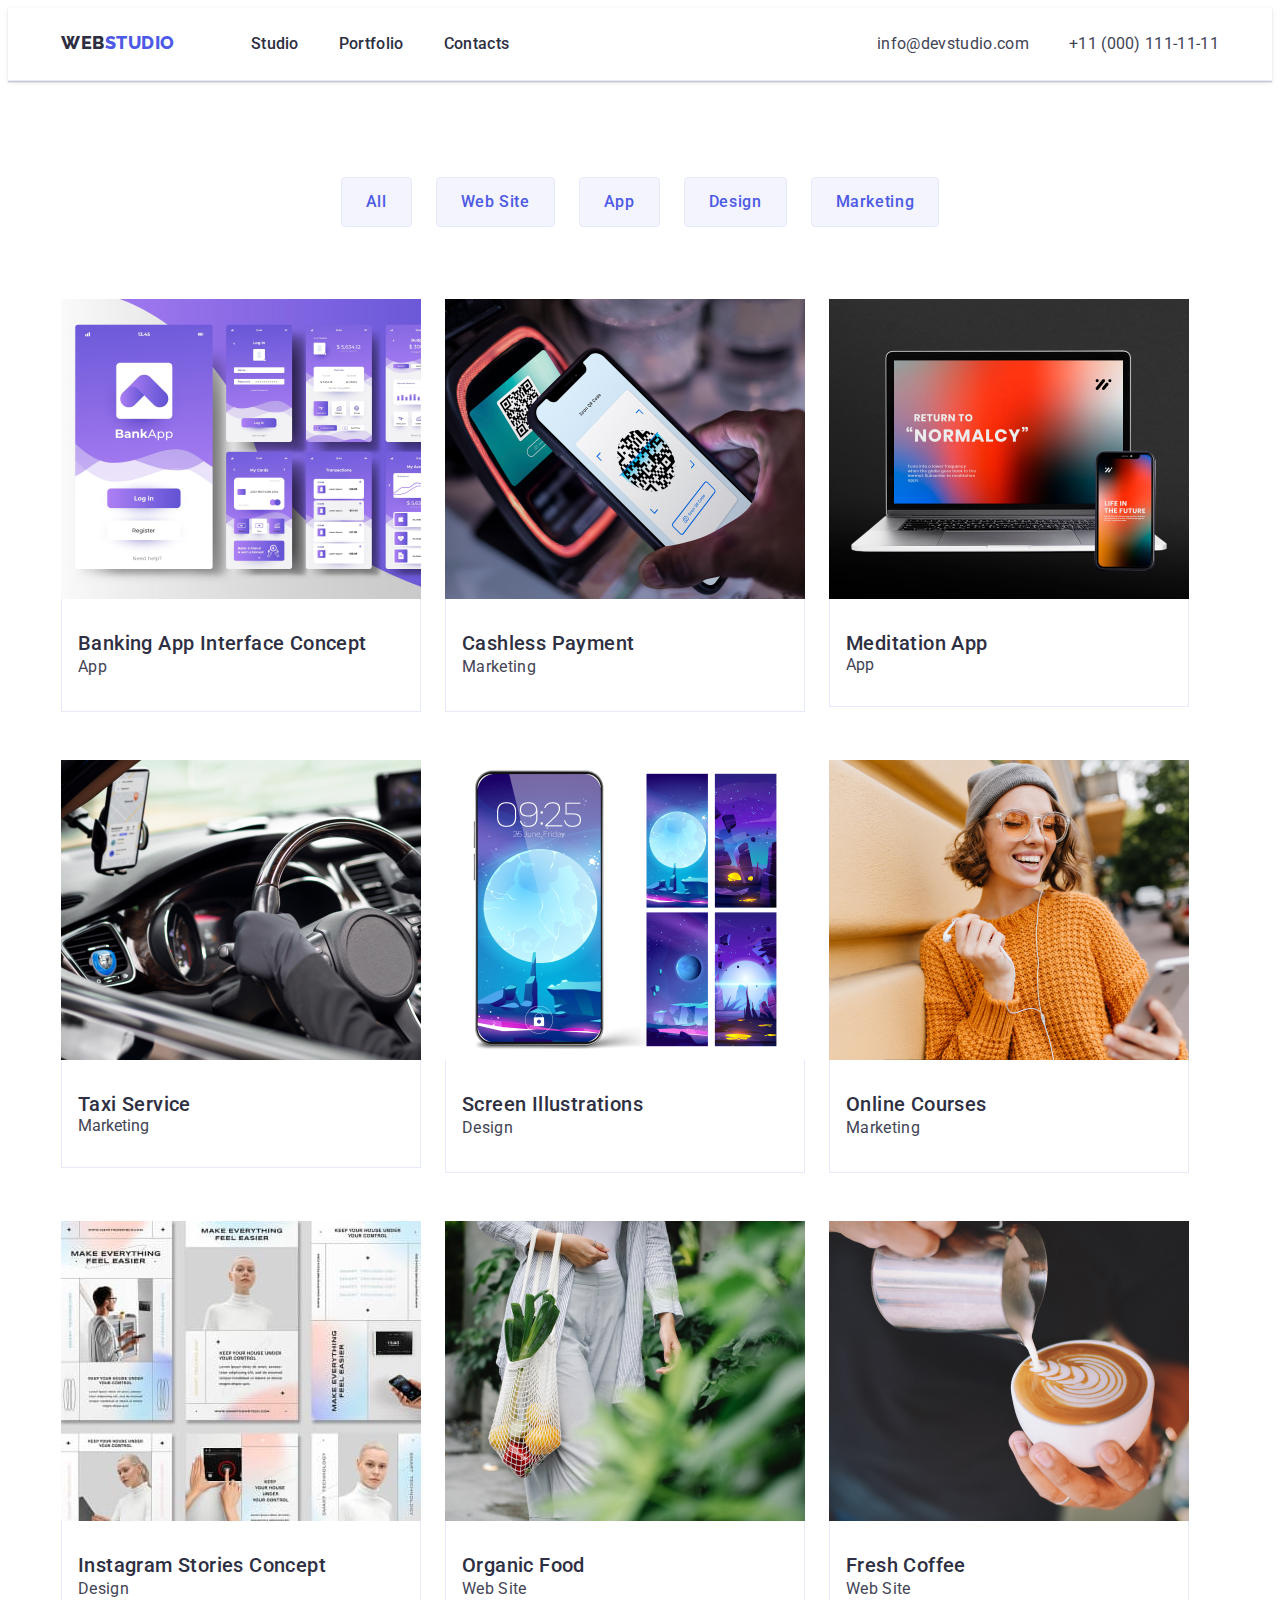
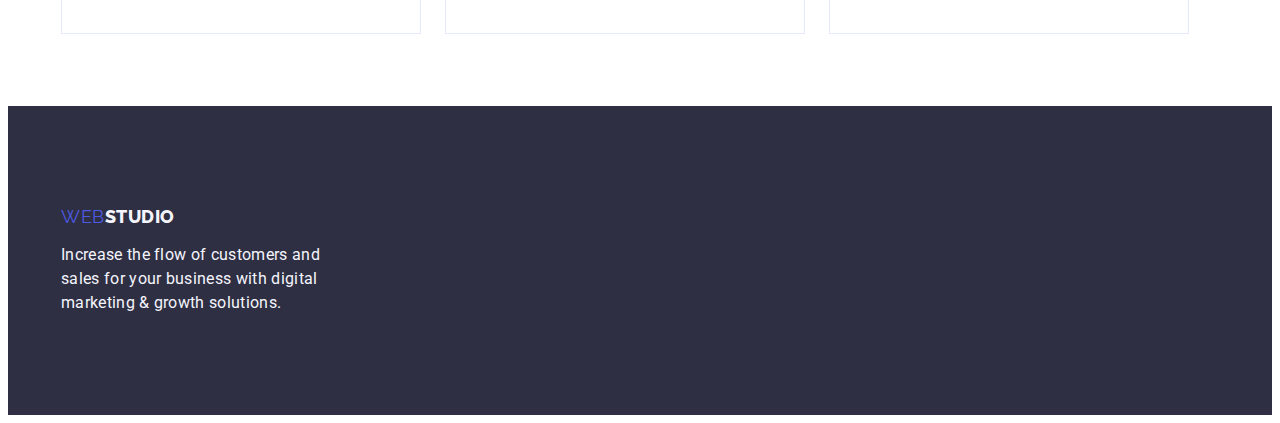
==== commit 5bd7460e: "finuish" ====
--- a/portfolio.html
+++ b/portfolio.html
@@ -6,19 +6,30 @@
     <meta name="viewport" content="width=device-width, initial-scale=1.0" />
     <title>Portfolio</title>
     <link
-      href="https://fonts.googleapis.com/css2?family=Raleway:wght@800&family=Roboto:ital,wght@0,500;0,900;1,400;1,700&display=swap"
+      rel="stylesheet"
+      href="https://cdnjs.cloudflare.com/ajax/libs/modern-normalize/1.1.0/modern-normalize.min.css"
+      integrity="sha512-wpPYUAdjBVSE4KJnH1VR1HeZfpl1ub8YT/NKx4PuQ5NmX2tKuGu6U/JRp5y+Y8XG2tV+wKQpNHVUX03MfMFn9Q=="
+      crossorigin="anonymous"
+      referrerpolicy="no-referrer"
+    />
+
+    <link rel="preconnect" href="https://fonts.googleapis.com" />
+    <link rel="preconnect" href="https://fonts.gstatic.com" crossorigin />
+    <link
+      href="https://fonts.googleapis.com/css2?family=Raleway:wght@800&family=Roboto:wght@400;500;600&display=swap"
       rel="stylesheet"
     />
     <link rel="stylesheet" href="./css/styles.css" />
+    <link rel="stylesheet" href="./css/styles.css" />
   </head>
   <body>
-    <header class="header-portfolio">
+    <header class="page-header-portfolio">
       <div class="container page-header-conteiner">
         <nav class="page-nav">
-          <a href="./index.html" class="logo-header link"
+          <a class="logo-header link" href="./index.html"
             ><span class="logo-header-blue-black list">Web</span>Studio</a
           >
-          <ul class="menu-header list">
+          <ul class="menu list">
             <li>
               <a href="index.html" class="link-nav link">Studio</a>
             </li>
@@ -27,97 +38,115 @@
             </li>
             <li><a href="" class="link-nav link">Contacts</a></li>
           </ul>
-          <address>
-            <ul class="contacts list">
-              <li>
-                <a
-                  href="mailto:info@devstudio.com"
-                  class="contact-link-header link"
-                  >info@devstudio.com</a
-                >
-              </li>
-              <li>
-                <a href="tel:+110001111111" class="contact-link-header link"
-                  >+11 (000) 111-11-11</a
-                >
-              </li>
-            </ul>
-          </address>
         </nav>
+        <address>
+          <ul class="contacts list">
+            <li>
+              <a
+                href="mailto:info@devstudio.com"
+                class="contact-link-header link"
+                >info@devstudio.com</a
+              >
+            </li>
+            <li>
+              <a href="tel:+110001111111" class="contact-link-header link"
+                >+11 (000) 111-11-11</a
+              >
+            </li>
+          </ul>
+        </address>
       </div>
     </header>
     <main>
       <section class="section-navigation">
-        <h1></h1>
-        <ul class="button-list">
-          <li>
-            <button type="button" class="button-navigation">All</button>
-          </li>
-          <li>
-            <button type="button" class="button-navigation">Web Site</button>
-          </li>
-          <li>
-            <button type="button" class="button-navigation">App</button>
-          </li>
-          <li>
-            <button type="button" class="button-navigation">Design</button>
-          </li>
-          <li>
-            <button type="button" class="button-navigation">Marketing</button>
-          </li>
-        </ul>
-      </section>
-      <section>
-        <ul class="list">
-          <li>
-            <img src="./images/img.jpg" alt="" />
-            <h3 class="portfolio-header">Banking App Interface Concept</h3>
-            <p class="portfolio-text">App</p>
-          </li>
-          <li>
-            <img src="./images/img (1).jpg" alt="" />
-            <h3 class="portfolio-header">Cashless Payment</h3>
-            <p class="portfolio-text">Marketing</p>
-          </li>
-          <li>
-            <img src="./images/img (2).jpg" alt="" />
-            <h3 class="portfolio-header">Meditation App</h3>
-            <p>App</p>
-          </li>
-          <li>
-            <img src="./images/img (3).jpg" alt="" />
-            <h3 class="portfolio-header">Taxi Service</h3>
-            <p>Marketing</p>
-          </li>
-          <li>
-            <img src="./images/img (4).jpg" alt="" />
-            <h3 class="portfolio-header">Screen Illustrations</h3>
-            <p class="portfolio-text">Design</p>
-          </li>
-          <li>
-            <img src="./images/img (5).jpg" alt="" />
-            <h3 class="portfolio-header">Online Courses</h3>
-            <p class="portfolio-text">Marketing</p>
-          </li>
-          <li>
-            <img src="./images/img 6.jpg" alt="" />
-            <h3 class="portfolio-header">Instagram Stories Concept</h3>
-            <p class="portfolio-text">Design</p>
-          </li>
-          <li>
-            <img src="./images/img (7).jpg" alt="" />
-            <h3 class="portfolio-header">Organic Food</h3>
-            <p class="portfolio-text">Web Site</p>
-          </li>
-          <li>
-            <img src="./images/img (8).jpg" alt="" />
-            <h3 class="portfolio-header">Fresh Coffee</h3>
-            <p class="portfolio-text">Web Site</p>
-          </li>
-        </ul>
+        <div class="container">
+          <h1></h1>
+          <ul class="button-list">
+            <li>
+              <button type="button" class="button-navigation">All</button>
+            </li>
+            <li>
+              <button type="button" class="button-navigation">Web Site</button>
+            </li>
+            <li>
+              <button type="button" class="button-navigation">App</button>
+            </li>
+            <li>
+              <button type="button" class="button-navigation">Design</button>
+            </li>
+            <li>
+              <button type="button" class="button-navigation">Marketing</button>
+            </li>
+          </ul>
+          <ul class="images-list list">
+            <li>
+              <img src="./images/img.jpg" alt="" />
+              <div class="work-servises">
+              <h3 class="portfolio-header">Banking App Interface Concept</h3>
+              <p class="portfolio-text">App</p>
+              </div>
+            </li>
+            <li>
+              <img src="./images/img (1).jpg" alt="" />
+              <div class="work-servises">
+              <h3 class="portfolio-header">Cashless Payment</h3>
+              <p class="portfolio-text">Marketing</p>
+            </li>
+            <li>
+              <img src="./images/img (2).jpg" alt="" />
+              <div class="work-servises">
+              <h3 class="portfolio-header">Meditation App</h3>
+              <p>App</p>
+              </div>
+            </li>
+            <li>
+              <img src="./images/img (3).jpg" alt="" />
+              <div class="work-servises">
+              <h3 class="portfolio-header">Taxi Service</h3>
+              <p>Marketing</p>
+              </div>
+            </li>
+            <li>
+              <img src="./images/img (4).jpg" alt="" />
+              <div class="work-servises">
+              <h3 class="portfolio-header">Screen Illustrations</h3>
+              <p class="portfolio-text">Design</p>
+              </div>
+            </li>
+            <li>
+              <img src="./images/img (5).jpg" alt="" />
+              <div class="work-servises">
+              <h3 class="portfolio-header">Online Courses</h3>
+              <p class="portfolio-text">Marketing</p>
+              </div>
+            </li>
+            <li>
+              <img src="./images/img 6.jpg" alt="" />
+              <div class="work-servises">
+              <h3 class="portfolio-header">Instagram Stories Concept</h3>
+              <p class="portfolio-text">Design</p>
+              </div>
+            </li>
+            <li>
+              <img src="./images/img (7).jpg" alt="" />
+              <div class="work-servises">
+              <h3 class="portfolio-header">Organic Food</h3>
+              <p class="portfolio-text">Web Site</p>
+              </div>
+            </li>
+            <li>
+              <img src="./images/img (8).jpg" alt="" />
+              <div class="work-servises">
+              <h3 class="portfolio-header">Fresh Coffee</h3>
+              <p class="portfolio-text">Web Site</p>
+              </div>
+            </li>
+          </ul>
+        </div>
       </section>
     </main>
     <footer class="footer-background">
+      <div class="container">
       <a class="logo-footer link" href="./index.html"
         >Web<span class="logo-footer-studio">Studio</span></a
       >
@@ -125,6 +154,7 @@
         Increase the flow of customers and sales for your business with digital
         marketing & growth solutions.
       </p>
+      </div>
     </footer>
   </body>
 </html>
--- a/css/styles.css
+++ b/css/styles.css
@@ -1,12 +1,11 @@
-:root
+
 body {
     font-family: 'Roboto', sans-serif;
     color: #434455;
     background-color:#FFFFFF
 }
 h1,h2,h3,h4,p {
-    margin-top: 0;
-    margin-bottom: 0;
+    margin: 0;
 }
 ul,ol {
     margin-top: 0;
@@ -33,8 +32,6 @@
  .page-header{
     padding-top: 24px;
     padding-bottom: 24px;
- }
- .header-list{
  }
  .page-nav{
     display: flex;
@@ -57,7 +54,7 @@
     color: #4D5AE5;
 } 
 .logo-header-blue-black {
-    font-family: 'Raleway'sans-serif;
+    font-family: 'Raleway', sans-serif;
     font-weight: 800;
     font-size: 18px;
     line-height: 1.17;
@@ -103,8 +100,11 @@
     color: #404bbf;}
 /*--------------- Header ---------------*/
 /*--------------- Hero ---------------*/
-
-    .section-hero-title {
+.banner-box {
+    background-color: #2e2f42;
+    padding: 188px 0px;
+}
+.section-hero-title {
         font-size: 56px;
         line-height: 1.07;
         letter-spacing: 0.02em;
@@ -139,10 +139,10 @@
     /*--------------- Hero ---------------*/
     /*--------------- Work ---------------*/
 .section-company{
-display: flex;
+
 padding-top: 120px;
 padding-bottom: 120px;
-align-items: center;
+
 
 }
 .work-company{
@@ -161,11 +161,11 @@
 
 }
 .company-title-text {
-    font-weight: 400;
     font-size: 16px;
     line-height: 1.5;
     letter-spacing: 0.02em;
     color: #434455;
+    width: 264px;
 }
 .section-works{
 padding-bottom: 120px;
@@ -204,18 +204,23 @@
 }
 
 .section-team-title {
-        font-size: 16px;
-        line-height: 1.5;
-        letter-spacing: 0.02em;
-        text-align: center;
-        color: #2E2F42;   
-        margin-top: 32px;
+font-weight: 500;
+font-size: 20px;
+line-height: 1.2;
+letter-spacing: 0.02em;
+color: #2E2F42;
+text-align: center;
 }
 .section-four-text-title{
 background-color: #FFFFFF;
 width: 264px;
 height: 380px;
-
+}
+.section-list{
+    background-color: #FFFFFF;
+    padding: 32px 16px;
+    box-shadow: 0px 1px 6px rgba(46, 47, 66, 0.08), 0px 1px 1px rgba(46, 47, 66, 0.16), 0px 2px 1px rgba(46, 47, 66, 0.08);
+    border-radius: 0px 0px 4px 4px;
 }
       .section-team-text {
         font-size: 16px;
@@ -261,7 +266,12 @@
     background-color:#2e2f42
 }
 /*--------------- Portfolio ---------------*/
-
+.page-header-portfolio{
+    padding-top: 24px;
+    padding-bottom: 24px;
+    border-bottom: 1px solid #E7E9FC;
+    box-shadow: 0px 2px 1px rgba(46, 47, 66, 0.08), 0px 1px 1px rgba(46, 47, 66, 0.16), 0px 1px 6px rgba(46, 47, 66, 0.08);
+}
 .button-list {
     list-style: none;
 }
@@ -306,11 +316,6 @@
         gap: 40px;
         margin-left: 76px;
 }
-.menu-header{
-    display: flex;
-    margin-left: 24px;
-}
-
 /*--------------- HEADER ---------------*/
 /*--------------- Foto ---------------*/
 .portfolio-header {
@@ -327,5 +332,46 @@
         letter-spacing: 0.02em;
         color: #434455;
 }
-.banner-box{background-color: #2f303a;
-padding:188px 0px;}
+/*--------------- Foto ---------------*/
+/*--------------- NAVIGATION ---------------*/
+.section-navigation{
+   padding-top: 96px;
+   padding-bottom: 72px;
+}
+.button-list{
+    display: flex;
+    justify-content: center;
+    gap: 24px;
+    margin-bottom: 72px;
+}
+.button-navigation{
+    font-family: "Roboto", sans-serif;
+    font-style: normal;
+    font-weight: 500;
+    font-size: 16px;
+    line-height: 1.5;
+    letter-spacing: 0.04em;
+    color: #4d5ae5;
+    background-color: #F4F4FD;
+    cursor: pointer;
+    border: 1px solid #E7E9FC;
+    border-radius: 4px;
+    padding: 12px 24px;
+}
+/*--------------- NAVIGATION ---------------*/
+/*--------------- IMAGES ---------------*/
+.images-list{
+ display: flex;
+ flex-wrap: wrap;
+ row-gap: 48px;
+ column-gap: 24px;
+}
+.work-servises{
+    padding: 32px 16px;
+    border: 1px solid #E7E9FC;
+    border-top: none;
+}
+/*--------------- IMAGES ---------------*/
+/*--------------- FOOTER ---------------*/
+
+/*--------------- FOOTER ---------------*/--- a/css/styles.css
+++ b/css/styles.css
@@ -1,12 +1,11 @@
-:root
+
 body {
     font-family: 'Roboto', sans-serif;
     color: #434455;
     background-color:#FFFFFF
 }
 h1,h2,h3,h4,p {
-    margin-top: 0;
-    margin-bottom: 0;
+    margin: 0;
 }
 ul,ol {
     margin-top: 0;
@@ -33,8 +32,6 @@
  .page-header{
     padding-top: 24px;
     padding-bottom: 24px;
- }
- .header-list{
  }
  .page-nav{
     display: flex;
@@ -57,7 +54,7 @@
     color: #4D5AE5;
 } 
 .logo-header-blue-black {
-    font-family: 'Raleway'sans-serif;
+    font-family: 'Raleway', sans-serif;
     font-weight: 800;
     font-size: 18px;
     line-height: 1.17;
@@ -103,8 +100,11 @@
     color: #404bbf;}
 /*--------------- Header ---------------*/
 /*--------------- Hero ---------------*/
-
-    .section-hero-title {
+.banner-box {
+    background-color: #2e2f42;
+    padding: 188px 0px;
+}
+.section-hero-title {
         font-size: 56px;
         line-height: 1.07;
         letter-spacing: 0.02em;
@@ -139,10 +139,10 @@
     /*--------------- Hero ---------------*/
     /*--------------- Work ---------------*/
 .section-company{
-display: flex;
+
 padding-top: 120px;
 padding-bottom: 120px;
-align-items: center;
+
 
 }
 .work-company{
@@ -161,11 +161,11 @@
 
 }
 .company-title-text {
-    font-weight: 400;
     font-size: 16px;
     line-height: 1.5;
     letter-spacing: 0.02em;
     color: #434455;
+    width: 264px;
 }
 .section-works{
 padding-bottom: 120px;
@@ -204,18 +204,23 @@
 }
 
 .section-team-title {
-        font-size: 16px;
-        line-height: 1.5;
-        letter-spacing: 0.02em;
-        text-align: center;
-        color: #2E2F42;   
-        margin-top: 32px;
+font-weight: 500;
+font-size: 20px;
+line-height: 1.2;
+letter-spacing: 0.02em;
+color: #2E2F42;
+text-align: center;
 }
 .section-four-text-title{
 background-color: #FFFFFF;
 width: 264px;
 height: 380px;
-
+}
+.section-list{
+    background-color: #FFFFFF;
+    padding: 32px 16px;
+    box-shadow: 0px 1px 6px rgba(46, 47, 66, 0.08), 0px 1px 1px rgba(46, 47, 66, 0.16), 0px 2px 1px rgba(46, 47, 66, 0.08);
+    border-radius: 0px 0px 4px 4px;
 }
       .section-team-text {
         font-size: 16px;
@@ -261,7 +266,12 @@
     background-color:#2e2f42
 }
 /*--------------- Portfolio ---------------*/
-
+.page-header-portfolio{
+    padding-top: 24px;
+    padding-bottom: 24px;
+    border-bottom: 1px solid #E7E9FC;
+    box-shadow: 0px 2px 1px rgba(46, 47, 66, 0.08), 0px 1px 1px rgba(46, 47, 66, 0.16), 0px 1px 6px rgba(46, 47, 66, 0.08);
+}
 .button-list {
     list-style: none;
 }
@@ -306,11 +316,6 @@
         gap: 40px;
         margin-left: 76px;
 }
-.menu-header{
-    display: flex;
-    margin-left: 24px;
-}
-
 /*--------------- HEADER ---------------*/
 /*--------------- Foto ---------------*/
 .portfolio-header {
@@ -327,5 +332,46 @@
         letter-spacing: 0.02em;
         color: #434455;
 }
-.banner-box{background-color: #2f303a;
-padding:188px 0px;}
+/*--------------- Foto ---------------*/
+/*--------------- NAVIGATION ---------------*/
+.section-navigation{
+   padding-top: 96px;
+   padding-bottom: 72px;
+}
+.button-list{
+    display: flex;
+    justify-content: center;
+    gap: 24px;
+    margin-bottom: 72px;
+}
+.button-navigation{
+    font-family: "Roboto", sans-serif;
+    font-style: normal;
+    font-weight: 500;
+    font-size: 16px;
+    line-height: 1.5;
+    letter-spacing: 0.04em;
+    color: #4d5ae5;
+    background-color: #F4F4FD;
+    cursor: pointer;
+    border: 1px solid #E7E9FC;
+    border-radius: 4px;
+    padding: 12px 24px;
+}
+/*--------------- NAVIGATION ---------------*/
+/*--------------- IMAGES ---------------*/
+.images-list{
+ display: flex;
+ flex-wrap: wrap;
+ row-gap: 48px;
+ column-gap: 24px;
+}
+.work-servises{
+    padding: 32px 16px;
+    border: 1px solid #E7E9FC;
+    border-top: none;
+}
+/*--------------- IMAGES ---------------*/
+/*--------------- FOOTER ---------------*/
+
+/*--------------- FOOTER ---------------*/